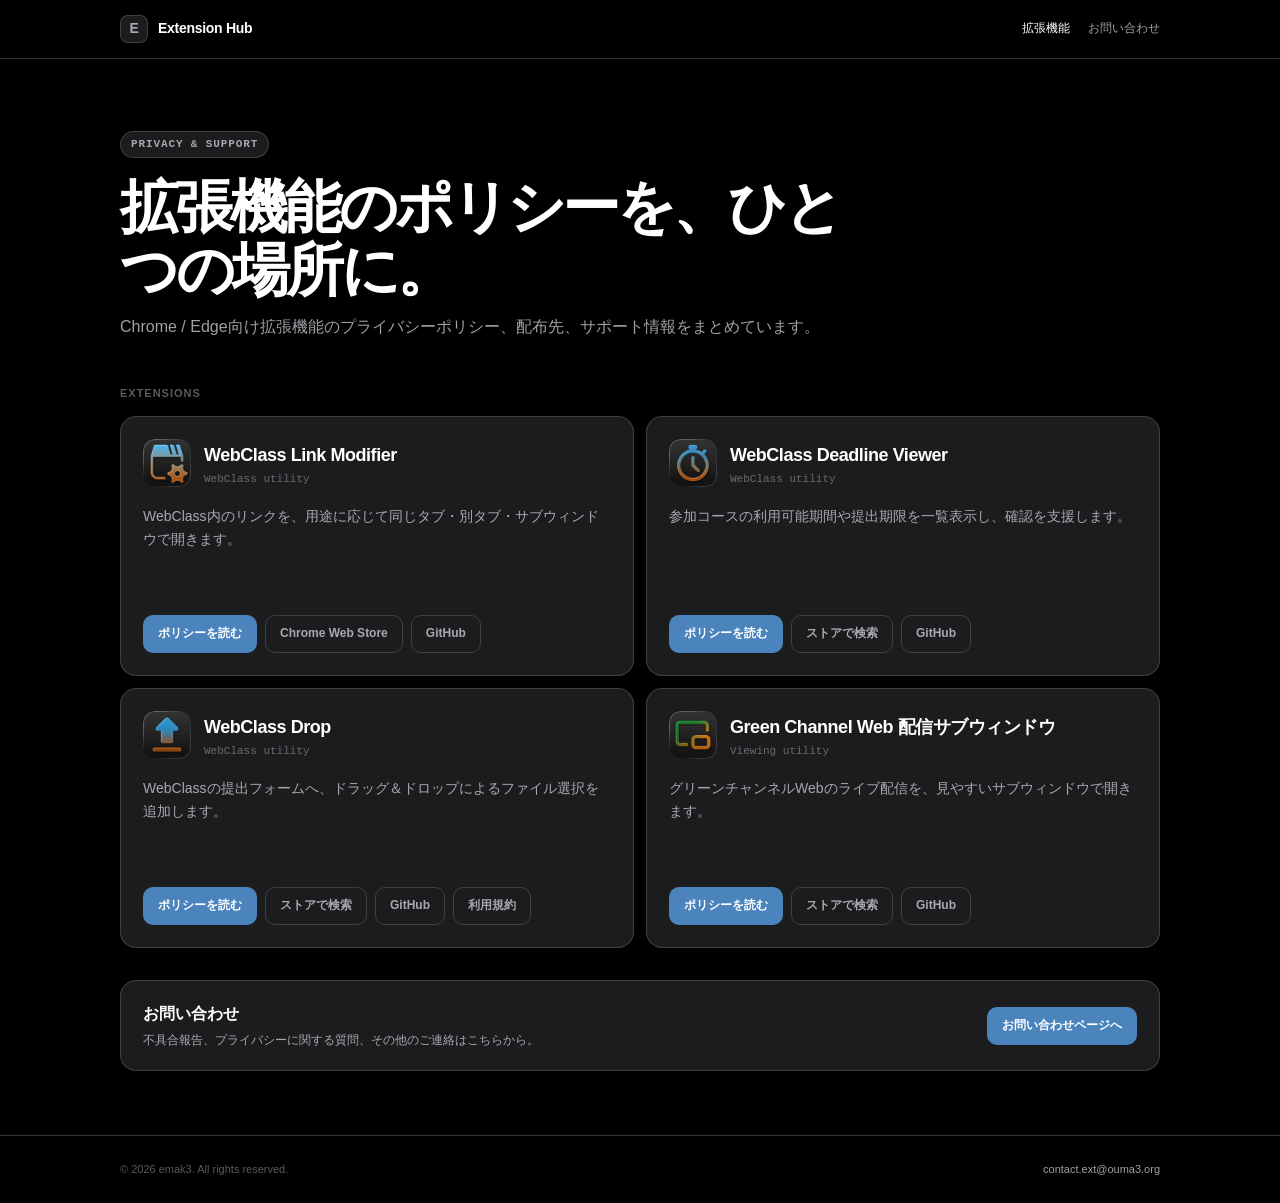
==== index.html @ 343000f4 "拡張機能用サイト" ====
<!DOCTYPE html>
<html lang="ja">
<head>
  <meta charset="utf-8" />
  <meta name="viewport" content="width=device-width, initial-scale=1" />
  <meta name="description" content="emak3が提供するChrome / Edge拡張機能のプライバシーポリシーとサポート情報。" />
  <title>Browser Extensions — Privacy & Support</title>
  <link rel="stylesheet" href="assets/site.css" />
</head>
<body>
  <header class="site-header">
    <nav class="nav" aria-label="メインナビゲーション">
      <a class="brand" href="./"><span class="brand-mark" aria-hidden="true">E</span><span>Extension Hub</span></a>
      <div class="nav-links"><a href="./" aria-current="page">拡張機能</a><a href="contact/">お問い合わせ</a></div>
    </nav>
  </header>
  <main class="page">
    <section class="hero">
      <span class="eyebrow">Privacy & Support</span>
      <h1>拡張機能のポリシーを、ひとつの場所に。</h1>
      <p>Chrome / Edge向け拡張機能のプライバシーポリシー、配布先、サポート情報をまとめています。</p>
    </section>
    <section aria-labelledby="extensions-title">
      <h2 class="section-title" id="extensions-title">Extensions</h2>
      <div class="extension-grid">
        <article class="extension-card">
          <div class="card-head"><img class="card-icon" src="assets/icons/webclass-link-modifier.png" alt="" /><div><h3 class="card-title">WebClass Link Modifier</h3><p class="card-type">WebClass utility</p></div></div>
          <p class="card-desc">WebClass内のリンクを、用途に応じて同じタブ・別タブ・サブウィンドウで開きます。</p>
          <div class="card-actions"><a class="button button-primary" href="policies/webclass-link-modifier/">ポリシーを読む</a><a class="button" href="https://chromewebstore.google.com/detail/webclass-link-modifier/hfplabckhfelpkdknbjhaoddmnojgici" target="_blank" rel="noopener noreferrer">Chrome Web Store</a><a class="button" href="https://github.com/emak3/WebClass-Link-Modifier" target="_blank" rel="noopener noreferrer">GitHub</a></div>
        </article>
        <article class="extension-card">
          <div class="card-head"><img class="card-icon" src="assets/icons/webclass-deadline-viewer.png" alt="" /><div><h3 class="card-title">WebClass Deadline Viewer</h3><p class="card-type">WebClass utility</p></div></div>
          <p class="card-desc">参加コースの利用可能期間や提出期限を一覧表示し、確認を支援します。</p>
          <div class="card-actions"><a class="button button-primary" href="policies/webclass-deadline-viewer/">ポリシーを読む</a><a class="button" href="https://chromewebstore.google.com/search/WebClass%20Deadline%20Viewer" target="_blank" rel="noopener noreferrer">ストアで検索</a><a class="button" href="https://github.com/emak3/WebClass-Deadline-Viewer" target="_blank" rel="noopener noreferrer">GitHub</a></div>
        </article>
        <article class="extension-card">
          <div class="card-head"><img class="card-icon" src="assets/icons/webclass-drop.png" alt="" /><div><h3 class="card-title">WebClass Drop</h3><p class="card-type">WebClass utility</p></div></div>
          <p class="card-desc">WebClassの提出フォームへ、ドラッグ＆ドロップによるファイル選択を追加します。</p>
          <div class="card-actions"><a class="button button-primary" href="policies/webclass-drop/">ポリシーを読む</a><a class="button" href="https://chromewebstore.google.com/search/WebClass%20Drop" target="_blank" rel="noopener noreferrer">ストアで検索</a><a class="button" href="https://github.com/emak3/WebClass-Drop-Extension" target="_blank" rel="noopener noreferrer">GitHub</a><a class="button" href="terms/webclass-drop/">利用規約</a></div>
        </article>
        <article class="extension-card">
          <div class="card-head"><img class="card-icon" src="assets/icons/green-channel-webex.png" alt="" /><div><h3 class="card-title">Green Channel Web 配信サブウィンドウ</h3><p class="card-type">Viewing utility</p></div></div>
          <p class="card-desc">グリーンチャンネルWebのライブ配信を、見やすいサブウィンドウで開きます。</p>
          <div class="card-actions"><a class="button button-primary" href="policies/green-channel-webex/">ポリシーを読む</a><a class="button" href="https://chromewebstore.google.com/search/Green%20Channel%20Web" target="_blank" rel="noopener noreferrer">ストアで検索</a><a class="button" href="https://github.com/emak3/GreenChannelWebEX" target="_blank" rel="noopener noreferrer">GitHub</a></div>
        </article>
      </div>
    </section>
    <aside class="callout"><div><h2>お問い合わせ</h2><p>不具合報告、プライバシーに関する質問、その他のご連絡はこちらから。</p></div><a class="button button-primary" href="contact/">お問い合わせページへ</a></aside>
  </main>
  <footer class="site-footer"><div class="footer-inner"><span>&copy; 2026 emak3. All rights reserved.</span><a href="mailto:contact.ext@ouma3.org">contact.ext@ouma3.org</a></div></footer>
</body>
</html>
---- assets/site.css ----
:root {
  color-scheme: dark;
  --bg: #000;
  --surface: #1c1c1e;
  --surface-2: #2c2c2e;
  --surface-3: #3a3a3c;
  --text: #fff;
  --muted: rgba(235, 235, 245, .68);
  --subtle: rgba(235, 235, 245, .38);
  --line: rgba(84, 84, 88, .65);
  --blue: #4b83bd;
  --blue-soft: rgba(75, 131, 189, .18);
  --red: #ff453a;
  --radius: 16px;
  --sans: -apple-system, BlinkMacSystemFont, "Segoe UI", "Hiragino Sans", sans-serif;
  --mono: "SFMono-Regular", Consolas, monospace;
}
*, *::before, *::after { box-sizing: border-box; }
html { scroll-behavior: smooth; }
body { margin: 0; min-height: 100vh; background: var(--bg); color: var(--text); font: 14px/1.65 var(--sans); -webkit-font-smoothing: antialiased; }
a { color: inherit; }
button, input, textarea { font: inherit; }
.site-header { position: sticky; top: 0; z-index: 10; border-bottom: 1px solid var(--line); background: rgba(0, 0, 0, .82); backdrop-filter: blur(22px); }
.nav { width: min(1040px, calc(100% - 32px)); height: 58px; margin: 0 auto; display: flex; align-items: center; justify-content: space-between; gap: 20px; }
.brand { display: flex; align-items: center; gap: 10px; text-decoration: none; font-weight: 750; letter-spacing: -.02em; }
.brand-mark { width: 28px; height: 28px; display: grid; place-items: center; border: 1px solid var(--line); border-radius: 8px; color: var(--muted); background: var(--surface); }
.nav-links { display: flex; align-items: center; gap: 18px; }
.nav-links a { color: var(--muted); text-decoration: none; font-size: 12px; }
.nav-links a:hover, .nav-links a[aria-current="page"] { color: var(--text); }
.page { width: min(1040px, calc(100% - 32px)); margin: 0 auto; padding: 72px 0 64px; }
.hero { max-width: 760px; margin-bottom: 44px; }
.eyebrow { display: inline-flex; padding: 5px 10px; border: 1px solid var(--line); border-radius: 99px; color: var(--muted); background: var(--surface); font: 700 11px/1.4 var(--mono); letter-spacing: .08em; text-transform: uppercase; }
.hero h1 { margin: 18px 0 12px; font-size: clamp(34px, 7vw, 58px); line-height: 1.08; letter-spacing: -.055em; }
.hero p { margin: 0; color: var(--muted); font-size: 16px; }
.section-title { margin: 0 0 14px; color: var(--subtle); font-size: 11px; letter-spacing: .09em; text-transform: uppercase; }
.extension-grid { display: grid; grid-template-columns: repeat(2, minmax(0, 1fr)); gap: 12px; }
.extension-card { display: flex; flex-direction: column; min-height: 260px; padding: 22px; border: 1px solid var(--line); border-radius: var(--radius); background: var(--surface); }
.card-head { display: flex; align-items: center; gap: 13px; }
.card-icon { width: 48px; height: 48px; border-radius: 11px; }
.card-title { margin: 0; font-size: 18px; letter-spacing: -.025em; }
.card-type { margin: 2px 0 0; color: var(--subtle); font: 11px var(--mono); }
.card-desc { flex: 1; margin: 18px 0; color: var(--muted); }
.card-actions { display: flex; flex-wrap: wrap; gap: 8px; }
.button { display: inline-flex; align-items: center; justify-content: center; min-height: 38px; padding: 0 14px; border: 1px solid var(--line); border-radius: 10px; color: var(--muted); background: transparent; text-decoration: none; font-size: 12px; font-weight: 650; transition: .15s ease; }
.button:hover { color: var(--text); background: var(--surface-2); }
.button-primary { color: #fff; border-color: transparent; background: var(--blue); }
.button-primary:hover { background: #568fc9; }
.callout { display: flex; align-items: center; justify-content: space-between; gap: 20px; margin-top: 32px; padding: 20px 22px; border: 1px solid var(--line); border-radius: var(--radius); background: var(--surface); }
.callout h2 { margin: 0 0 3px; font-size: 16px; }
.callout p { margin: 0; color: var(--muted); font-size: 12px; }
.policy-page { width: min(780px, calc(100% - 32px)); }
.policy-head { margin-bottom: 34px; }
.policy-back { color: var(--subtle); text-decoration: none; font-size: 12px; }
.policy-head h1 { margin: 18px 0 3px; font-size: clamp(31px, 7vw, 46px); line-height: 1.12; letter-spacing: -.045em; }
.policy-product { margin: 0; color: var(--muted); font-size: 17px; }
.policy-meta { margin: 8px 0 0; color: var(--subtle); font-size: 12px; }
.policy-note { margin-top: 18px; padding: 12px 14px; border: 1px solid var(--line); border-radius: 10px; color: var(--muted); background: var(--surface); font-size: 12px; }
.policy-list { display: grid; gap: 8px; }
.policy-item { overflow: hidden; border: 1px solid var(--line); border-radius: 14px; background: var(--surface); }
.policy-item summary { display: grid; grid-template-columns: 36px 1fr 18px; align-items: center; gap: 10px; padding: 15px 17px; cursor: pointer; list-style: none; }
.policy-item summary::-webkit-details-marker { display: none; }
.policy-item summary:hover { background: rgba(120,120,128,.12); }
.policy-number { color: var(--subtle); font: 11px var(--mono); }
.policy-label { font-weight: 700; }
.policy-chevron { color: var(--subtle); transition: transform .2s ease; }
.policy-item[open] .policy-chevron { transform: rotate(180deg); }
.policy-content { padding: 2px 18px 18px 63px; border-top: 1px solid var(--line); color: var(--muted); }
.policy-content p { margin: 13px 0 0; }
.policy-content ul { margin: 12px 0 0; padding-left: 20px; }
.policy-content li + li { margin-top: 7px; }
.policy-content strong { color: var(--text); }
.contact-layout { display: grid; grid-template-columns: 1fr .7fr; gap: 14px; }
.contact-card { padding: 24px; border: 1px solid var(--line); border-radius: var(--radius); background: var(--surface); }
.contact-card h2 { margin: 0 0 8px; font-size: 18px; }
.contact-card p { color: var(--muted); }
.email-link { display: block; margin: 22px 0; overflow-wrap: anywhere; color: var(--text); font: 700 clamp(18px, 4vw, 28px) var(--mono); text-decoration: none; }
.contact-list { margin: 0; padding-left: 20px; color: var(--muted); }
.site-footer { border-top: 1px solid var(--line); }
.footer-inner { width: min(1040px, calc(100% - 32px)); margin: 0 auto; padding: 24px 0; display: flex; justify-content: space-between; gap: 16px; color: var(--subtle); font-size: 11px; }
.footer-inner a { color: var(--muted); text-decoration: none; }
@media (max-width: 720px) {
  .page { padding-top: 46px; }
  .extension-grid, .contact-layout { grid-template-columns: 1fr; }
  .callout { align-items: stretch; flex-direction: column; }
  .callout .button { width: 100%; }
}
@media (max-width: 520px) {
  .nav-links a:first-child { display: none; }
  .extension-card { min-height: 0; }
  .policy-item summary { grid-template-columns: 28px 1fr 18px; padding: 14px; }
  .policy-content { padding: 2px 14px 16px 52px; }
  .footer-inner { flex-direction: column; }
}
@media (prefers-reduced-motion: reduce) { * { transition-duration: .01ms !important; } }
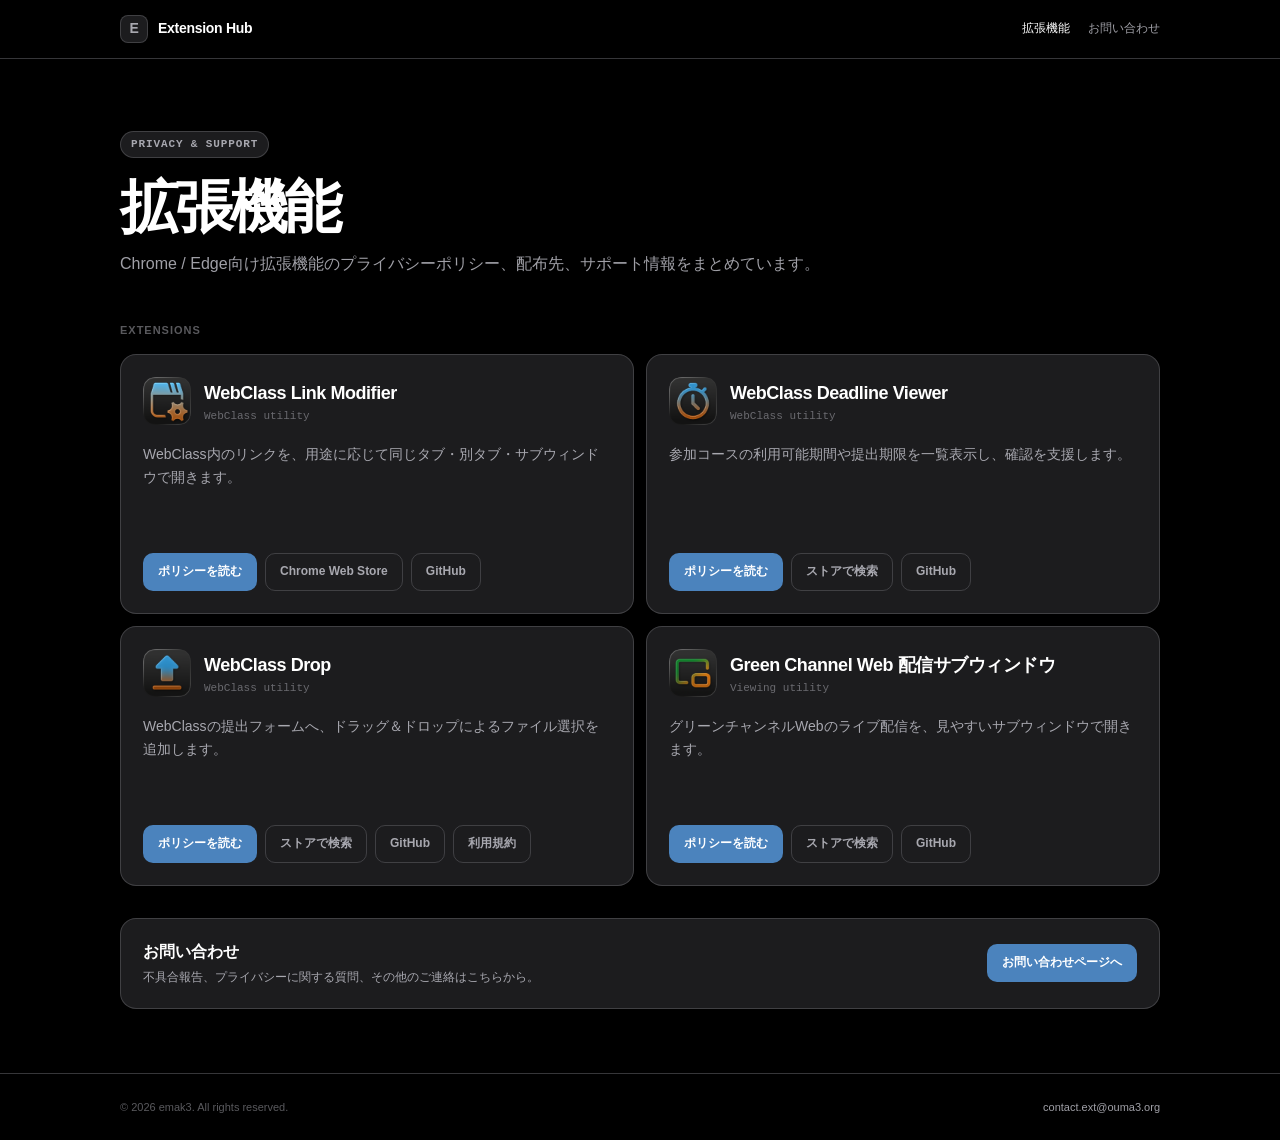
==== commit 0581cf0a: "ああ" ====
--- a/index.html
+++ b/index.html
@@ -17,7 +17,7 @@
   <main class="page">
     <section class="hero">
       <span class="eyebrow">Privacy & Support</span>
-      <h1>拡張機能のポリシーを、ひとつの場所に。</h1>
+      <h1>拡張機能</h1>
       <p>Chrome / Edge向け拡張機能のプライバシーポリシー、配布先、サポート情報をまとめています。</p>
     </section>
     <section aria-labelledby="extensions-title">
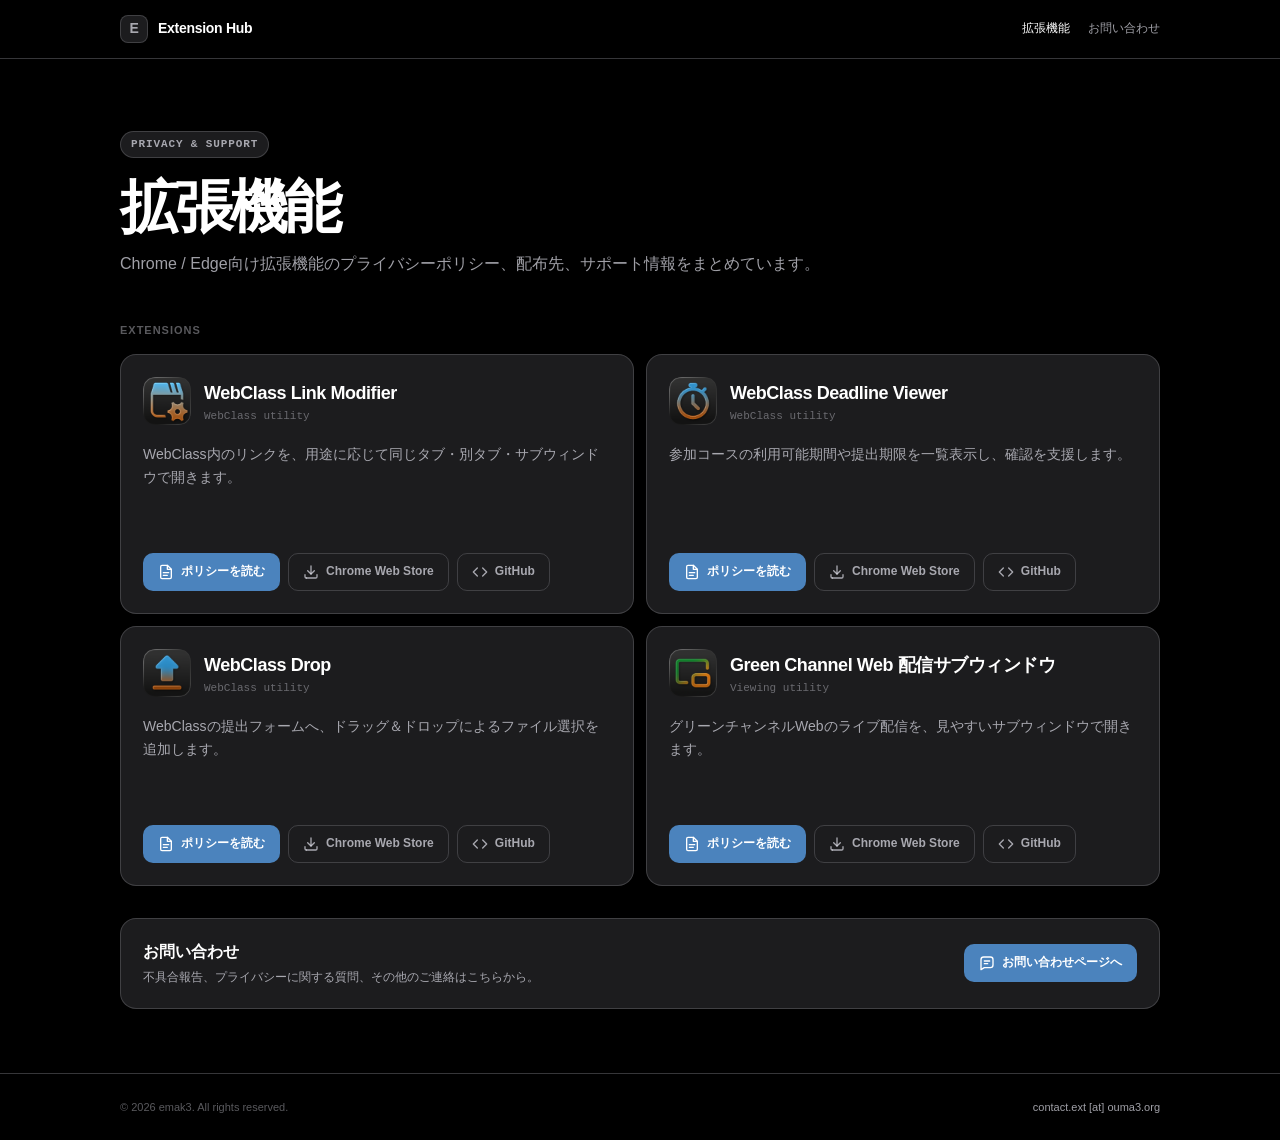
==== commit d8fed187: "お問い合わせページ" ====
--- a/index.html
+++ b/index.html
@@ -26,27 +26,28 @@
         <article class="extension-card">
           <div class="card-head"><img class="card-icon" src="assets/icons/webclass-link-modifier.png" alt="" /><div><h3 class="card-title">WebClass Link Modifier</h3><p class="card-type">WebClass utility</p></div></div>
           <p class="card-desc">WebClass内のリンクを、用途に応じて同じタブ・別タブ・サブウィンドウで開きます。</p>
-          <div class="card-actions"><a class="button button-primary" href="policies/webclass-link-modifier/">ポリシーを読む</a><a class="button" href="https://chromewebstore.google.com/detail/webclass-link-modifier/hfplabckhfelpkdknbjhaoddmnojgici" target="_blank" rel="noopener noreferrer">Chrome Web Store</a><a class="button" href="https://github.com/emak3/WebClass-Link-Modifier" target="_blank" rel="noopener noreferrer">GitHub</a></div>
+          <div class="card-actions"><a class="button button-primary" href="policies/webclass-link-modifier/"><svg class="button-icon" viewBox="0 0 24 24" fill="none" stroke="currentColor" stroke-width="2" stroke-linecap="round" stroke-linejoin="round" aria-hidden="true"><path d="M14 2H6a2 2 0 0 0-2 2v16a2 2 0 0 0 2 2h12a2 2 0 0 0 2-2V8Z"/><path d="M14 2v6h6"/><path d="M8 13h8"/><path d="M8 17h6"/></svg><span>ポリシーを読む</span></a><a class="button store-button" href="https://chromewebstore.google.com/detail/hfplabckhfelpkdknbjhaoddmnojgici?utm_source=item-share-cb" target="_blank" rel="noopener noreferrer"><svg class="button-icon" viewBox="0 0 24 24" fill="none" stroke="currentColor" stroke-width="2" stroke-linecap="round" stroke-linejoin="round" aria-hidden="true"><path d="M12 3v12"/><path d="m7 10 5 5 5-5"/><path d="M5 21h14a2 2 0 0 0 2-2v-3"/><path d="M3 16v3a2 2 0 0 0 2 2"/></svg><span>Chrome Web Store</span></a><a class="button" href="https://github.com/emak3/WebClass-Link-Modifier" target="_blank" rel="noopener noreferrer"><svg class="button-icon" viewBox="0 0 24 24" fill="none" stroke="currentColor" stroke-width="2" stroke-linecap="round" stroke-linejoin="round" aria-hidden="true"><path d="m16 18 6-6-6-6"/><path d="m8 6-6 6 6 6"/></svg><span>GitHub</span></a></div>
         </article>
         <article class="extension-card">
           <div class="card-head"><img class="card-icon" src="assets/icons/webclass-deadline-viewer.png" alt="" /><div><h3 class="card-title">WebClass Deadline Viewer</h3><p class="card-type">WebClass utility</p></div></div>
           <p class="card-desc">参加コースの利用可能期間や提出期限を一覧表示し、確認を支援します。</p>
-          <div class="card-actions"><a class="button button-primary" href="policies/webclass-deadline-viewer/">ポリシーを読む</a><a class="button" href="https://chromewebstore.google.com/search/WebClass%20Deadline%20Viewer" target="_blank" rel="noopener noreferrer">ストアで検索</a><a class="button" href="https://github.com/emak3/WebClass-Deadline-Viewer" target="_blank" rel="noopener noreferrer">GitHub</a></div>
+          <div class="card-actions"><a class="button button-primary" href="policies/webclass-deadline-viewer/"><svg class="button-icon" viewBox="0 0 24 24" fill="none" stroke="currentColor" stroke-width="2" stroke-linecap="round" stroke-linejoin="round" aria-hidden="true"><path d="M14 2H6a2 2 0 0 0-2 2v16a2 2 0 0 0 2 2h12a2 2 0 0 0 2-2V8Z"/><path d="M14 2v6h6"/><path d="M8 13h8"/><path d="M8 17h6"/></svg><span>ポリシーを読む</span></a><a class="button store-button" href="https://chromewebstore.google.com/detail/hepbhmpfaidklleailhbemkeghpjgden?utm_source=item-share-cb" target="_blank" rel="noopener noreferrer"><svg class="button-icon" viewBox="0 0 24 24" fill="none" stroke="currentColor" stroke-width="2" stroke-linecap="round" stroke-linejoin="round" aria-hidden="true"><path d="M12 3v12"/><path d="m7 10 5 5 5-5"/><path d="M5 21h14a2 2 0 0 0 2-2v-3"/><path d="M3 16v3a2 2 0 0 0 2 2"/></svg><span>Chrome Web Store</span></a><a class="button" href="https://github.com/emak3/WebClass-Deadline-Viewer" target="_blank" rel="noopener noreferrer"><svg class="button-icon" viewBox="0 0 24 24" fill="none" stroke="currentColor" stroke-width="2" stroke-linecap="round" stroke-linejoin="round" aria-hidden="true"><path d="m16 18 6-6-6-6"/><path d="m8 6-6 6 6 6"/></svg><span>GitHub</span></a></div>
         </article>
         <article class="extension-card">
           <div class="card-head"><img class="card-icon" src="assets/icons/webclass-drop.png" alt="" /><div><h3 class="card-title">WebClass Drop</h3><p class="card-type">WebClass utility</p></div></div>
           <p class="card-desc">WebClassの提出フォームへ、ドラッグ＆ドロップによるファイル選択を追加します。</p>
-          <div class="card-actions"><a class="button button-primary" href="policies/webclass-drop/">ポリシーを読む</a><a class="button" href="https://chromewebstore.google.com/search/WebClass%20Drop" target="_blank" rel="noopener noreferrer">ストアで検索</a><a class="button" href="https://github.com/emak3/WebClass-Drop-Extension" target="_blank" rel="noopener noreferrer">GitHub</a><a class="button" href="terms/webclass-drop/">利用規約</a></div>
+          <div class="card-actions"><a class="button button-primary" href="policies/webclass-drop/"><svg class="button-icon" viewBox="0 0 24 24" fill="none" stroke="currentColor" stroke-width="2" stroke-linecap="round" stroke-linejoin="round" aria-hidden="true"><path d="M14 2H6a2 2 0 0 0-2 2v16a2 2 0 0 0 2 2h12a2 2 0 0 0 2-2V8Z"/><path d="M14 2v6h6"/><path d="M8 13h8"/><path d="M8 17h6"/></svg><span>ポリシーを読む</span></a><a class="button store-button" href="https://chromewebstore.google.com/detail/gdfpjccfhmlppnnnjaegmfanooacmmed?utm_source=item-share-cb" target="_blank" rel="noopener noreferrer"><svg class="button-icon" viewBox="0 0 24 24" fill="none" stroke="currentColor" stroke-width="2" stroke-linecap="round" stroke-linejoin="round" aria-hidden="true"><path d="M12 3v12"/><path d="m7 10 5 5 5-5"/><path d="M5 21h14a2 2 0 0 0 2-2v-3"/><path d="M3 16v3a2 2 0 0 0 2 2"/></svg><span>Chrome Web Store</span></a><a class="button" href="https://github.com/emak3/WebClass-Drop-Extension" target="_blank" rel="noopener noreferrer"><svg class="button-icon" viewBox="0 0 24 24" fill="none" stroke="currentColor" stroke-width="2" stroke-linecap="round" stroke-linejoin="round" aria-hidden="true"><path d="m16 18 6-6-6-6"/><path d="m8 6-6 6 6 6"/></svg><span>GitHub</span></a></div>
         </article>
         <article class="extension-card">
           <div class="card-head"><img class="card-icon" src="assets/icons/green-channel-webex.png" alt="" /><div><h3 class="card-title">Green Channel Web 配信サブウィンドウ</h3><p class="card-type">Viewing utility</p></div></div>
           <p class="card-desc">グリーンチャンネルWebのライブ配信を、見やすいサブウィンドウで開きます。</p>
-          <div class="card-actions"><a class="button button-primary" href="policies/green-channel-webex/">ポリシーを読む</a><a class="button" href="https://chromewebstore.google.com/search/Green%20Channel%20Web" target="_blank" rel="noopener noreferrer">ストアで検索</a><a class="button" href="https://github.com/emak3/GreenChannelWebEX" target="_blank" rel="noopener noreferrer">GitHub</a></div>
+          <div class="card-actions"><a class="button button-primary" href="policies/green-channel-webex/"><svg class="button-icon" viewBox="0 0 24 24" fill="none" stroke="currentColor" stroke-width="2" stroke-linecap="round" stroke-linejoin="round" aria-hidden="true"><path d="M14 2H6a2 2 0 0 0-2 2v16a2 2 0 0 0 2 2h12a2 2 0 0 0 2-2V8Z"/><path d="M14 2v6h6"/><path d="M8 13h8"/><path d="M8 17h6"/></svg><span>ポリシーを読む</span></a><a class="button store-button" href="https://chromewebstore.google.com/detail/gljbdabnblfjcafcffhebfbbmadfophj?utm_source=item-share-cb" target="_blank" rel="noopener noreferrer"><svg class="button-icon" viewBox="0 0 24 24" fill="none" stroke="currentColor" stroke-width="2" stroke-linecap="round" stroke-linejoin="round" aria-hidden="true"><path d="M12 3v12"/><path d="m7 10 5 5 5-5"/><path d="M5 21h14a2 2 0 0 0 2-2v-3"/><path d="M3 16v3a2 2 0 0 0 2 2"/></svg><span>Chrome Web Store</span></a><a class="button" href="https://github.com/emak3/GreenChannelWebEX" target="_blank" rel="noopener noreferrer"><svg class="button-icon" viewBox="0 0 24 24" fill="none" stroke="currentColor" stroke-width="2" stroke-linecap="round" stroke-linejoin="round" aria-hidden="true"><path d="m16 18 6-6-6-6"/><path d="m8 6-6 6 6 6"/></svg><span>GitHub</span></a></div>
         </article>
       </div>
     </section>
-    <aside class="callout"><div><h2>お問い合わせ</h2><p>不具合報告、プライバシーに関する質問、その他のご連絡はこちらから。</p></div><a class="button button-primary" href="contact/">お問い合わせページへ</a></aside>
+    <aside class="callout"><div><h2>お問い合わせ</h2><p>不具合報告、プライバシーに関する質問、その他のご連絡はこちらから。</p></div><a class="button button-primary" href="contact/"><svg class="button-icon" viewBox="0 0 24 24" fill="none" stroke="currentColor" stroke-width="2" stroke-linecap="round" stroke-linejoin="round" aria-hidden="true"><path d="M21 15a4 4 0 0 1-4 4H8l-5 3V7a4 4 0 0 1 4-4h10a4 4 0 0 1 4 4Z"/><path d="M8 9h8"/><path d="M8 13h5"/></svg><span>お問い合わせページへ</span></a></aside>
   </main>
-  <footer class="site-footer"><div class="footer-inner"><span>&copy; 2026 emak3. All rights reserved.</span><a href="mailto:contact.ext@ouma3.org">contact.ext@ouma3.org</a></div></footer>
+  <footer class="site-footer"><div class="footer-inner"><span>&copy; 2026 emak3. All rights reserved.</span><a href="mailto:contact.ext@ouma3.org">contact.ext [at] ouma3.org</a></div></footer>
+  <script src="assets/site.js"></script>
 </body>
 </html>
--- a/assets/site.css
+++ b/assets/site.css
@@ -17,7 +17,7 @@
 }
 *, *::before, *::after { box-sizing: border-box; }
 html { scroll-behavior: smooth; }
-body { margin: 0; min-height: 100vh; background: var(--bg); color: var(--text); font: 14px/1.65 var(--sans); -webkit-font-smoothing: antialiased; }
+body { display: flex; flex-direction: column; margin: 0; min-height: 100vh; background: var(--bg); color: var(--text); font: 14px/1.65 var(--sans); -webkit-font-smoothing: antialiased; }
 a { color: inherit; }
 button, input, textarea { font: inherit; }
 .site-header { position: sticky; top: 0; z-index: 10; border-bottom: 1px solid var(--line); background: rgba(0, 0, 0, .82); backdrop-filter: blur(22px); }
@@ -27,7 +27,7 @@
 .nav-links { display: flex; align-items: center; gap: 18px; }
 .nav-links a { color: var(--muted); text-decoration: none; font-size: 12px; }
 .nav-links a:hover, .nav-links a[aria-current="page"] { color: var(--text); }
-.page { width: min(1040px, calc(100% - 32px)); margin: 0 auto; padding: 72px 0 64px; }
+.page { flex: 1 0 auto; width: min(1040px, calc(100% - 32px)); margin: 0 auto; padding: 72px 0 64px; }
 .hero { max-width: 760px; margin-bottom: 44px; }
 .eyebrow { display: inline-flex; padding: 5px 10px; border: 1px solid var(--line); border-radius: 99px; color: var(--muted); background: var(--surface); font: 700 11px/1.4 var(--mono); letter-spacing: .08em; text-transform: uppercase; }
 .hero h1 { margin: 18px 0 12px; font-size: clamp(34px, 7vw, 58px); line-height: 1.08; letter-spacing: -.055em; }
@@ -41,10 +41,12 @@
 .card-type { margin: 2px 0 0; color: var(--subtle); font: 11px var(--mono); }
 .card-desc { flex: 1; margin: 18px 0; color: var(--muted); }
 .card-actions { display: flex; flex-wrap: wrap; gap: 8px; }
-.button { display: inline-flex; align-items: center; justify-content: center; min-height: 38px; padding: 0 14px; border: 1px solid var(--line); border-radius: 10px; color: var(--muted); background: transparent; text-decoration: none; font-size: 12px; font-weight: 650; transition: .15s ease; }
+.button { display: inline-flex; align-items: center; justify-content: center; gap: 7px; min-height: 38px; padding: 0 14px; border: 1px solid var(--line); border-radius: 10px; color: var(--muted); background: transparent; text-decoration: none; font-size: 12px; font-weight: 650; transition: .15s ease; }
 .button:hover { color: var(--text); background: var(--surface-2); }
 .button-primary { color: #fff; border-color: transparent; background: var(--blue); }
 .button-primary:hover { background: #568fc9; }
+.store-button { white-space: nowrap; }
+.button-icon { width: 16px; height: 16px; flex: 0 0 auto; }
 .callout { display: flex; align-items: center; justify-content: space-between; gap: 20px; margin-top: 32px; padding: 20px 22px; border: 1px solid var(--line); border-radius: var(--radius); background: var(--surface); }
 .callout h2 { margin: 0 0 3px; font-size: 16px; }
 .callout p { margin: 0; color: var(--muted); font-size: 12px; }
@@ -75,7 +77,7 @@
 .contact-card p { color: var(--muted); }
 .email-link { display: block; margin: 22px 0; overflow-wrap: anywhere; color: var(--text); font: 700 clamp(18px, 4vw, 28px) var(--mono); text-decoration: none; }
 .contact-list { margin: 0; padding-left: 20px; color: var(--muted); }
-.site-footer { border-top: 1px solid var(--line); }
+.site-footer { flex-shrink: 0; margin-top: auto; border-top: 1px solid var(--line); }
 .footer-inner { width: min(1040px, calc(100% - 32px)); margin: 0 auto; padding: 24px 0; display: flex; justify-content: space-between; gap: 16px; color: var(--subtle); font-size: 11px; }
 .footer-inner a { color: var(--muted); text-decoration: none; }
 @media (max-width: 720px) {
@@ -92,4 +94,3 @@
   .footer-inner { flex-direction: column; }
 }
 @media (prefers-reduced-motion: reduce) { * { transition-duration: .01ms !important; } }
-
